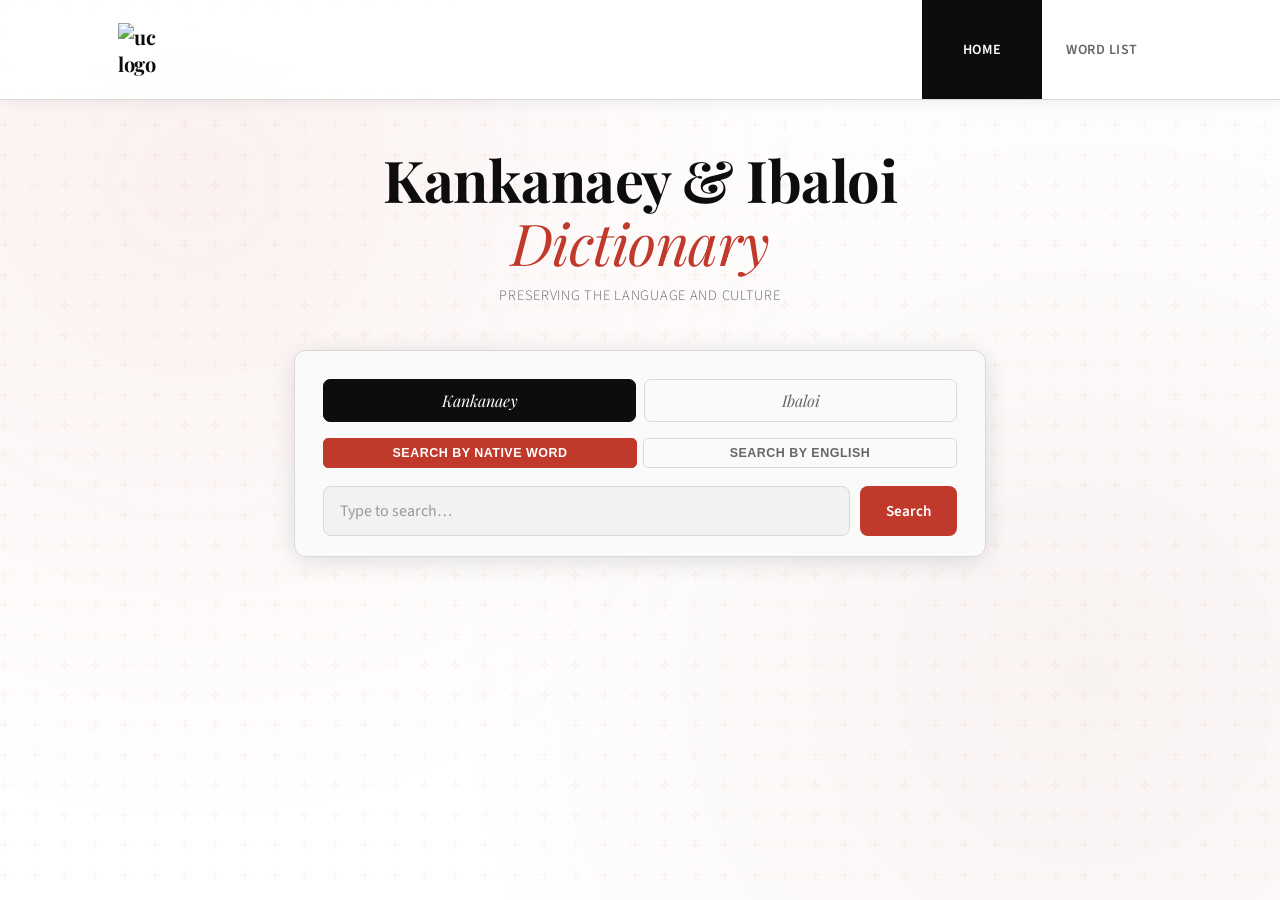
==== index.html @ 77b555f8 "Fix x button on modal" ====
<!DOCTYPE html>
<html lang="en">
<head>
<meta charset="UTF-8">
<meta name="viewport" content="width=device-width, initial-scale=1.0">
<title>Cordilleran Dictionary</title>
<link rel="preconnect" href="https://fonts.googleapis.com">
<link href="https://fonts.googleapis.com/css2?family=Playfair+Display:ital,wght@0,400;0,700;1,400&family=Source+Sans+3:wght@300;400;600&display=swap" rel="stylesheet">
<link rel="stylesheet" href="styles.css">
</head>
<body>

<div class="bg-pattern"></div>

<nav class="navbar">
  <div class="nav-inner">
    <a class="nav-brand" href="#" onclick="showPage('home');return false;">
      <img src="https://www.uc-bcf.edu.ph/assets/images/uc_logo_green_ext_h150.png" class="nav-brand-icon" alt="uc logo">
    </a>
    <button class="nav-hamburger" id="hamburger" aria-label="Menu">
      <span></span><span></span><span></span>
    </button>
    <ul class="nav-links" id="navLinks">
      <li><a href="#" class="nav-link active" data-page="home" onclick="showPage('home');return false;">Home</a></li>
      <li><a href="#" class="nav-link" data-page="words" onclick="showPage('words');return false;">Word List</a></li>
    </ul>
  </div>
</nav>

<div id="page-home" class="page active">
  <div class="container">
    <header class="site-header">
      <h1>Kankanaey & Ibaloi<br><em>Dictionary</em></h1>
      <p class="subtitle">Preserving the language and culture</p>
    </header>

    <div class="search-panel">
      <div class="lang-tabs">
        <button class="lang-tab active" data-lang="kankanaey">Kankanaey</button>
        <button class="lang-tab" data-lang="ibaloi">Ibaloi</button>
      </div>
      <div class="search-mode-tabs">
        <button class="mode-tab active" data-mode="native">Search by Native Word</button>
        <button class="mode-tab" data-mode="english">Search by English</button>
      </div>
      <div class="search-row">
        <input type="text" id="wordInput" placeholder="Type to search…" autocomplete="off">
        <button id="searchBtn">Search</button>
      </div>
      <div id="suggestions" class="suggestions hidden"></div>
    </div>

    <div id="result" class="result-area"></div>
  </div>
</div>

<div id="page-words" class="page">
  <div class="container container--wide">

    <header class="words-header">
      <h2 class="words-title">Word <span style="color: #c0392b;">List</span></h2>
      <p class="subtitle">Browse all entries by language</p>
    </header>

    <div class="words-controls">
      <div class="lang-tabs words-lang-tabs">
        <button class="lang-tab active" data-wlang="kankanaey">Kankanaey</button>
        <button class="lang-tab" data-wlang="ibaloi">Ibaloi</button>
      </div>
      <div class="words-filters">
        <input type="text" id="wordsFilter" placeholder="Search words…" autocomplete="off">
      </div>
    </div>

    <div class="alpha-scroll" id="alphaScroll"></div>

    <div class="words-stats" id="wordsStats"></div>

    <div class="words-table-wrap">
      <table class="words-table" id="wordsTable">
        <thead>
          <tr>
            <th class="col-word sortable" data-col="word">Word <span class="sort-icon">↕</span></th>
            <th class="col-english sortable" data-col="english">English <span class="sort-icon">↕</span></th>
            <th class="col-tagalog">Tagalog</th>
            <th class="col-pos sortable" data-col="part_of_speech">Part of Speech <span class="sort-icon">↕</span></th>
          </tr>
        </thead>
        <tbody id="wordsBody"></tbody>
      </table>
    </div>

    <div class="pagination" id="pagination"></div>

  </div>
</div>

<!-- Word detail modal -->
<div id="wordModal" class="modal-overlay">
  <div class="modal-card">
    <button class="modal-close" id="modalClose">x</button>
    <div id="modalContent"></div>
  </div>
</div>

<script src="script.js"></script>
</body>
</html>
---- styles.css ----
*, *::before, *::after { box-sizing: border-box; margin: 0; padding: 0; }
:root {
  --ink:        #0d0d0d;
  --paper:      #ffffff;
  --cream:      #f2f2f2;
  --gold:       #c0392b;
  --gold-light: #e74c3c;
  --rust:       #96281b;
  --sage:       #7f1010;
  --border:     #d9d9d9;
  --muted:      #666666;
  --card-bg:    #fafafa;
  --shadow:     rgba(0,0,0,0.12);
  --nav-h:      100px;
}
html { font-size: 16px; scroll-behavior: smooth; }
body {
  font-family: 'Source Sans 3', sans-serif;
  background: var(--paper);
  color: var(--ink);
  min-height: 100vh;
  overflow-x: hidden;
}
.bg-pattern {
  position: fixed;
  inset: 0;
  pointer-events: none;
  z-index: 0;
  background-image:
    radial-gradient(circle at 15% 20%, rgba(192,57,43,0.07) 0%, transparent 50%),
    radial-gradient(circle at 85% 75%, rgba(150,40,27,0.06) 0%, transparent 50%),
    url("data:image/svg+xml,%3Csvg width='60' height='60' viewBox='0 0 60 60' xmlns='http://www.w3.org/2000/svg'%3E%3Cg fill='none' fill-rule='evenodd'%3E%3Cg fill='%23c0392b' fill-opacity='0.04'%3E%3Cpath d='M36 34v-4h-2v4h-4v2h4v4h2v-4h4v-2h-4zm0-30V0h-2v4h-4v2h4v4h2V6h4V4h-4zM6 34v-4H4v4H0v2h4v4h2v-4h4v-2H6zM6 4V0H4v4H0v2h4v4h2V6h4V4H6z'/%3E%3C/g%3E%3C/g%3E%3C/svg%3E");
}
.navbar {
  position: fixed;
  top: 0; left: 0; right: 0;
  z-index: 100;
  height: var(--nav-h);
  background: rgba(255,255,255,0.92);
  backdrop-filter: blur(12px);
  -webkit-backdrop-filter: blur(12px);
  border-bottom: 1px solid var(--border);
  box-shadow: 0 2px 16px rgba(0,0,0,0.07);
}
.nav-inner {
  max-width: 1100px;
  margin: 0 auto;
  padding: 0 28px;
  height: 100%;
  display: flex;
  align-items: center;
  justify-content: space-between;
}
.nav-brand {
  display: flex;
  align-items: center;
  gap: 8px;
  text-decoration: none;
  font-family: 'Playfair Display', serif;
  font-size: 1.25rem;
  font-weight: 700;
  color: var(--ink);
  letter-spacing: -0.3px;
}
.nav-brand-icon { width: 60%;}
.nav-links {
  list-style: none;
  display: flex;
  gap: 0;
  height: 100%;
  align-items: stretch;
}
.nav-links li {
  display: flex;
  align-items: stretch;
}
.nav-link {
  display: flex;
  align-items: center;
  justify-content: center;
  width: 120px;
  padding: 0 18px;
  border-radius: 0;
  text-decoration: none;
  font-size: 0.88rem;
  font-weight: 600;
  letter-spacing: 0.04em;
  text-transform: uppercase;
  color: var(--muted);
  transition: color 0.2s, background 0.2s;
}
.nav-link:hover  { color: var(--ink);   background: var(--cream); }
.nav-link.active { color: var(--paper); background: var(--ink); }
.nav-hamburger {
  display: none;
  flex-direction: column;
  gap: 5px;
  background: none;
  border: none;
  cursor: pointer;
  padding: 4px;
}
.nav-hamburger span {
  display: block;
  width: 24px;
  height: 2px;
  background: var(--ink);
  border-radius: 2px;
  transition: all 0.3s;
}
/* hamburger → X */
.nav-hamburger.open span:nth-child(1) { transform: translateY(7px) rotate(45deg); }
.nav-hamburger.open span:nth-child(2) { opacity: 0; transform: scaleX(0); }
.nav-hamburger.open span:nth-child(3) { transform: translateY(-7px) rotate(-45deg); }

.page {
  display: none;
  padding-top: var(--nav-h);
  opacity: 0;
  transform: translateY(12px);
}
.page.active {
  display: block;
  opacity: 1;
  transform: translateY(0);
  transition: opacity 0.35s ease, transform 0.35s ease;
}
.page.is-entering {
  display: block;
  opacity: 0;
  transform: translateY(12px);
  transition: none;
}
.container {
  position: relative;
  z-index: 1;
  max-width: 740px;
  margin: 0 auto;
  padding: 48px 24px 80px;
}
.container--wide {
  max-width: 1100px;
  padding: 40px 28px 80px;
}
.site-header {
  text-align: center;
  margin-bottom: 44px;
}
.site-header h1 {
  font-family: 'Playfair Display', Georgia, serif;
  font-size: clamp(2.4rem, 6vw, 3.6rem);
  font-weight: 700;
  line-height: 1.1;
  color: var(--ink);
  letter-spacing: -0.5px;
}
.site-header h1 em {
  font-style: italic;
  color: var(--gold);
  font-weight: 400;
}
.subtitle {
  margin-top: 10px;
  font-size: 0.9rem;
  color: var(--muted);
  font-weight: 300;
  letter-spacing: 0.05em;
  text-transform: uppercase;
}
.search-panel {
  background: var(--card-bg);
  border: 1px solid var(--border);
  border-radius: 12px;
  padding: 28px 28px 20px;
  box-shadow: 0 4px 24px var(--shadow);
  margin-bottom: 32px;
}
.lang-tabs {
  display: flex;
  gap: 8px;
  margin-bottom: 16px;
}
.lang-tab {
  flex: 1;
  padding: 10px 0;
  font-family: 'Playfair Display', serif;
  font-size: 1rem;
  font-style: italic;
  background: transparent;
  border: 1.5px solid var(--border);
  border-radius: 7px;
  color: var(--muted);
  cursor: pointer;
  transition: all 0.2s;
}
.lang-tab:hover  { border-color: var(--gold); color: var(--gold); }
.lang-tab.active { background: var(--ink); border-color: var(--ink); color: var(--paper); }
.search-mode-tabs {
  display: flex;
  gap: 6px;
  margin-bottom: 18px;
}
.mode-tab {
  flex: 1;
  padding: 7px 10px;
  font-size: 0.78rem;
  font-weight: 600;
  letter-spacing: 0.04em;
  text-transform: uppercase;
  background: transparent;
  border: 1px solid var(--border);
  border-radius: 5px;
  color: var(--muted);
  cursor: pointer;
  transition: all 0.2s;
}
.mode-tab:hover  { border-color: var(--gold-light); color: var(--gold); }
.mode-tab.active { background: var(--gold); border-color: var(--gold); color: #fff; }
.search-row { display: flex; gap: 10px; position: relative; }
#wordInput {
  flex: 1;
  padding: 13px 16px;
  font-family: 'Source Sans 3', sans-serif;
  font-size: 1rem;
  background: var(--cream);
  border: 1.5px solid var(--border);
  border-radius: 8px;
  color: var(--ink);
  outline: none;
  transition: border-color 0.2s, box-shadow 0.2s;
}
#wordInput:focus { border-color: var(--gold); box-shadow: 0 0 0 3px rgba(192,57,43,0.12); }
#wordInput::placeholder { color: #999999; }
#searchBtn {
  padding: 13px 26px;
  background: var(--gold);
  border: none;
  border-radius: 8px;
  color: #fff;
  font-family: 'Source Sans 3', sans-serif;
  font-size: 0.95rem;
  font-weight: 600;
  cursor: pointer;
  transition: background 0.2s, transform 0.1s;
  white-space: nowrap;
}
#searchBtn:hover  { background: var(--gold-light); }
#searchBtn:active { transform: scale(0.97); }
.suggestions {
  margin-top: 6px;
  background: var(--card-bg);
  border: 1px solid var(--border);
  border-radius: 8px;
  overflow: hidden;
  box-shadow: 0 6px 20px var(--shadow);
}
.suggestions.hidden { display: none; }
.suggestion-item {
  padding: 10px 16px;
  cursor: pointer;
  font-size: 0.95rem;
  border-bottom: 1px solid var(--cream);
  display: flex;
  justify-content: space-between;
  align-items: center;
  transition: background 0.15s;
}
.suggestion-item:last-child { border-bottom: none; }
.suggestion-item:hover { background: var(--cream); }
.suggestion-item .sug-word    { font-weight: 600; color: var(--ink); }
.suggestion-item .sug-english { font-size: 0.82rem; color: var(--muted); font-style: italic; }
.result-area { animation: fadeIn 0.3s ease; }
@keyframes fadeIn { from { opacity:0; transform:translateY(8px); } to { opacity:1; transform:translateY(0); } }
.result-count {
  font-size: 0.8rem;
  color: var(--muted);
  letter-spacing: 0.05em;
  text-transform: uppercase;
  margin-bottom: 14px;
  padding-left: 2px;
}
.result-count span { color: var(--gold); font-weight: 600; }
.result-card {
  background: var(--card-bg);
  border: 1px solid var(--border);
  border-radius: 10px;
  padding: 22px 26px;
  margin-bottom: 12px;
  box-shadow: 0 2px 12px var(--shadow);
  transition: box-shadow 0.2s;
  position: relative;
  overflow: hidden;
}
.result-card::before {
  content: '';
  position: absolute;
  left: 0; top: 0; bottom: 0;
  width: 4px;
  background: var(--gold);
  border-radius: 4px 0 0 4px;
}
.result-card:hover { box-shadow: 0 4px 20px rgba(0,0,0,0.16); }
.result-card.ibaloi-card::before    { background: var(--rust); }
.result-card.kankanaey-card::before { background: var(--sage); }
.card-word {
  font-family: 'Playfair Display', serif;
  font-size: 1.55rem;
  font-weight: 700;
  color: var(--ink);
  margin-bottom: 4px;
}
.card-pos {
  display: inline-block;
  font-size: 0.72rem;
  font-weight: 600;
  letter-spacing: 0.08em;
  text-transform: uppercase;
  color: var(--gold);
  background: rgba(192,57,43,0.1);
  border-radius: 4px;
  padding: 2px 8px;
  margin-bottom: 14px;
}
.card-pos.rust { color: var(--rust); background: rgba(150,40,27,0.08); }
.card-pos.sage { color: var(--sage); background: rgba(127,16,16,0.08); }
.card-fields { display: flex; flex-direction: column; gap: 7px; }
.card-field {
  font-size: 0.95rem;
  color: var(--ink);
  display: flex;
  gap: 8px;
  align-items: baseline;
}
.field-label {
  font-size: 0.75rem;
  font-weight: 600;
  letter-spacing: 0.06em;
  text-transform: uppercase;
  color: var(--muted);
  min-width: 72px;
  flex-shrink: 0;
}
.cross-refs {
  margin-top: 14px;
  padding-top: 14px;
  border-top: 1px dashed var(--border);
}
.cross-refs-title {
  font-size: 0.72rem;
  font-weight: 600;
  letter-spacing: 0.08em;
  text-transform: uppercase;
  color: var(--muted);
  margin-bottom: 10px;
}
.cross-card {
  background: var(--cream);
  border-radius: 7px;
  padding: 10px 14px;
  margin-bottom: 8px;
  display: flex;
  flex-wrap: wrap;
  gap: 6px 18px;
  align-items: baseline;
}
.cross-card:last-child { margin-bottom: 0; }
.cross-lang {
  font-size: 0.7rem;
  font-weight: 700;
  letter-spacing: 0.1em;
  text-transform: uppercase;
  padding: 1px 6px;
  border-radius: 3px;
  background: var(--ink);
  color: var(--paper);
}
.cross-word   { font-family: 'Playfair Display', serif; font-size: 1.05rem; font-weight: 700; color: var(--ink); }
.cross-detail { font-size: 0.83rem; color: var(--muted); font-style: italic; }
.no-result { text-align: center; padding: 48px 24px; color: var(--muted); }
.no-result .nr-icon { font-size: 2.4rem; margin-bottom: 12px; opacity: 0.4; }
.no-result p { font-size: 1rem; }
mark { background: rgba(192,57,43,0.15); color: var(--ink); border-radius: 2px; padding: 0 1px; }
.words-header { margin-bottom: 28px; }
.words-title {
  font-family: 'Playfair Display', serif;
  font-size: clamp(2rem, 5vw, 3rem);
  font-weight: 700;
  color: var(--ink);
  line-height: 1.1;
}
.words-controls {
  display: flex;
  align-items: flex-start;
  gap: 16px;
  margin-bottom: 14px;
  flex-wrap: wrap;
}
.words-lang-tabs { margin-bottom: 0; flex-shrink: 0; }
.words-lang-tabs .lang-tab { padding: 9px 24px; font-size: 0.95rem; }
.words-filters { flex: 1; min-width: 200px; }
#wordsFilter {
  width: 100%;
  padding: 10px 16px;
  font-family: 'Source Sans 3', sans-serif;
  font-size: 0.95rem;
  background: var(--cream);
  border: 1.5px solid var(--border);
  border-radius: 8px;
  color: var(--ink);
  outline: none;
  transition: border-color 0.2s, box-shadow 0.2s;
}
#wordsFilter:focus { border-color: var(--gold); box-shadow: 0 0 0 3px rgba(192,57,43,0.12); }
#wordsFilter::placeholder { color: #999999; }
.alpha-scroll {
  display: flex;
  flex-wrap: wrap;
  gap: 4px;
  margin-bottom: 16px;
}
.alpha-btn {
  width: 32px;
  height: 32px;
  display: flex;
  align-items: center;
  justify-content: center;
  font-size: 0.8rem;
  font-weight: 700;
  letter-spacing: 0.02em;
  background: var(--card-bg);
  border: 1px solid var(--border);
  border-radius: 5px;
  color: var(--muted);
  cursor: pointer;
  transition: all 0.15s;
  text-transform: uppercase;
}
.alpha-btn:hover  { background: var(--gold); border-color: var(--gold); color: #fff; }
.alpha-btn.active { background: var(--ink);  border-color: var(--ink);  color: var(--paper); }
.alpha-btn.disabled { opacity: 0.3; cursor: default; pointer-events: none; }
.words-stats {
  font-size: 0.8rem;
  color: var(--muted);
  letter-spacing: 0.04em;
  text-transform: uppercase;
  margin-bottom: 12px;
}
.words-stats strong { color: var(--gold); }
.words-table-wrap {
  background: var(--card-bg);
  border: 1px solid var(--border);
  border-radius: 10px;
  overflow: hidden;
  box-shadow: 0 4px 20px var(--shadow);
  overflow-x: auto;
}
.words-table {
  width: 100%;
  border-collapse: collapse;
  font-size: 0.9rem;
}
.words-table thead { background: var(--ink); color: var(--paper); }
.words-table th {
  padding: 14px 18px;
  text-align: left;
  font-size: 0.72rem;
  font-weight: 700;
  letter-spacing: 0.1em;
  text-transform: uppercase;
  white-space: nowrap;
}
.words-table th.sortable { cursor: pointer; user-select: none; }
.words-table th.sortable:hover { color: var(--gold-light); }
.sort-icon { opacity: 0.4; font-size: 0.7rem; margin-left: 4px; }
th.sort-asc  .sort-icon,
th.sort-desc .sort-icon { opacity: 1; color: var(--gold-light); }
th.sort-asc  .sort-icon::after { content: '↑'; }
th.sort-desc .sort-icon::after { content: '↓'; }
th.sort-asc  .sort-icon,
th.sort-desc .sort-icon { font-size: 0; }
th.sort-asc  .sort-icon::after,
th.sort-desc .sort-icon::after { font-size: 0.75rem; }
.words-table td {
  padding: 12px 18px;
  border-bottom: 1px solid var(--cream);
  vertical-align: middle;
}
.words-table tbody tr:last-child td { border-bottom: none; }
.words-table tbody tr {
  cursor: pointer;
  transition: background 0.12s;
}
.words-table tbody tr:hover { background: rgba(192,57,43,0.06); }
.td-word    { font-family: 'Playfair Display', serif; font-size: 1rem; font-weight: 700; color: var(--ink); }
.td-english { color: var(--ink); }
.td-tagalog { color: var(--muted); font-style: italic; }
.td-pos {
  display: inline-block;
  font-size: 0.68rem;
  font-weight: 700;
  letter-spacing: 0.08em;
  text-transform: uppercase;
  padding: 2px 7px;
  border-radius: 4px;
}
.pos-noun      { background: rgba(192,57,43,0.1); color: var(--gold); }
.pos-verb      { background: rgba(127,16,16,0.1); color: var(--sage); }
.pos-adjective { background: rgba(150,40,27,0.1); color: var(--rust); }
.pos-adverb    { background: rgba(13,13,13,0.07); color: var(--muted); }
.pos-other     { background: var(--cream);         color: var(--muted); }
.pagination {
  display: flex;
  align-items: center;
  justify-content: center;
  gap: 6px;
  margin-top: 24px;
  flex-wrap: wrap;
}
.pg-btn {
  min-width: 36px;
  height: 36px;
  padding: 0 10px;
  display: flex;
  align-items: center;
  justify-content: center;
  font-size: 0.85rem;
  font-weight: 600;
  background: var(--card-bg);
  border: 1px solid var(--border);
  border-radius: 6px;
  color: var(--muted);
  cursor: pointer;
  transition: all 0.15s;
}
.pg-btn:hover  { background: var(--gold); border-color: var(--gold); color: #fff; }
.pg-btn.active { background: var(--ink);  border-color: var(--ink);  color: var(--paper); cursor: default; }
.pg-btn:disabled { opacity: 0.3; cursor: default; pointer-events: none; }
.pg-ellipsis { color: var(--muted); font-size: 0.85rem; padding: 0 4px; }
.pg-info {
  font-size: 0.78rem;
  color: var(--muted);
  letter-spacing: 0.04em;
  text-transform: uppercase;
  margin-left: 8px;
}

/* ── Word Modal ── */
.modal-overlay {
  position: fixed;
  inset: 0;
  z-index: 200;
  background: rgba(0,0,0,0.5);
  backdrop-filter: blur(4px);
  -webkit-backdrop-filter: blur(4px);
  display: flex;
  align-items: center;
  justify-content: center;
  padding: 24px;
  opacity: 0;
  pointer-events: none;
  transition: opacity 0.3s ease;
}
.modal-overlay.open {
  opacity: 1;
  pointer-events: all;
}
.modal-card {
  background: var(--card-bg);
  border: 1px solid var(--border);
  border-radius: 14px;
  padding: 36px 32px 28px;
  max-width: 560px;
  width: 100%;
  max-height: 80vh;
  overflow-y: auto;
  position: relative;
  box-shadow: 0 24px 64px rgba(0,0,0,0.28);
  transform: translateY(24px) scale(0.97);
  transition: transform 0.3s ease;
}
.modal-overlay.open .modal-card {
  transform: translateY(0) scale(1);
}
.modal-close {
  position: absolute;
  top: 14px;
  right: 14px;
  background: var(--cream);
  border: 1px solid var(--border);
  border-radius: 6px;
  width: 14px;
  height: 14px;
  display: flex;
  align-items: center;
  justify-content: center;
  font-size: 0.8rem;
  color: var(--muted);
  cursor: pointer;
  transition: background 0.2s, color 0.2s;
  line-height: 1;
}
.modal-close:hover {
  background: var(--ink);
  color: var(--paper);
}
/* strip card chrome inside modal — modal provides its own container */
.modal-card .result-card {
  margin-bottom: 0;
  box-shadow: none;
  border: none;
  padding: 0;
  border-radius: 0;
}
.modal-card .result-card::before { display: none; }

/* ── Mobile ── */
@media (max-width: 600px) {
  .nav-links {
    display: none;
    flex-direction: column;
    position: absolute;
    top: var(--nav-h);
    left: 0;
    right: 0;
    background: var(--paper);
    border-bottom: 1px solid var(--border);
    box-shadow: 0 6px 20px var(--shadow);
    gap: 0;
    padding: 0;
  }
  .nav-links.open { display: flex; }
  .nav-links li {
    display: flex;
    width: 100%;
  }
  .nav-link {
    width: 100%;
    min-width: 0;
    height: var(--nav-h);
    padding: 0 28px;
    justify-content: flex-start;
    border-bottom: 1px solid var(--border);
    box-sizing: border-box;
  }
  .nav-link:last-child { border-bottom: none; }
  .nav-link:not(.active) { background: var(--paper); color: var(--muted); }
  .nav-link:hover        { background: var(--cream);  color: var(--ink); }
  .nav-link.active       { background: var(--ink);    color: var(--paper); }

  .nav-hamburger { display: flex; }
  .search-panel  { padding: 20px 16px 16px; }
  .container     { padding: 32px 16px 60px; }
  .container--wide { padding: 24px 14px 60px; }
  #searchBtn     { padding: 13px 16px; }
  .result-card   { padding: 18px; }
  .words-controls { flex-direction: column; }
  .words-lang-tabs { width: 100%; }
  .words-lang-tabs .lang-tab { flex: 1; }
  .words-table th, .words-table td { padding: 10px 12px; }

  .modal-card {
    padding: 28px 20px 20px;
    max-height: 88vh;
  }
}
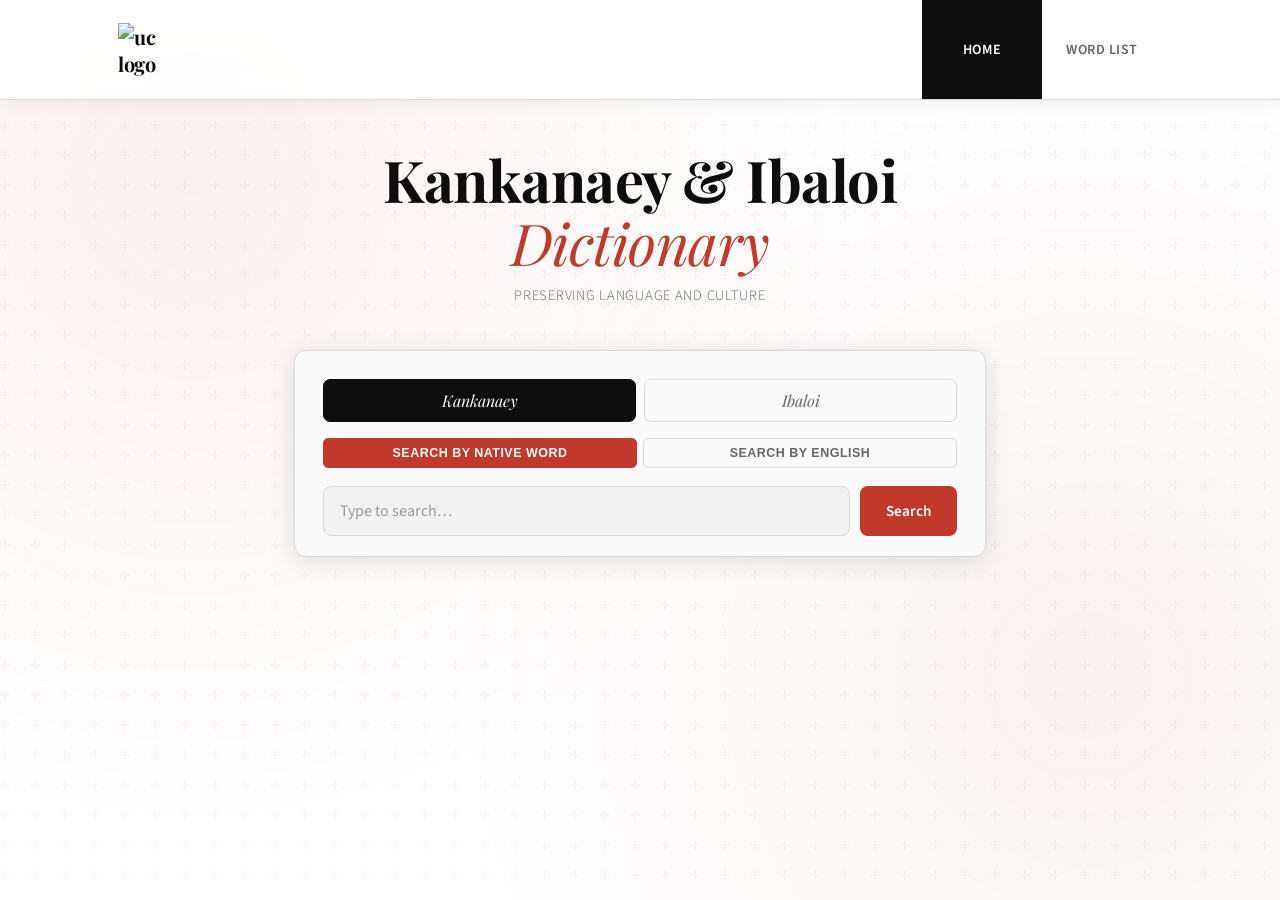
==== commit f3d84817: "Shorten tagline" ====
--- a/index.html
+++ b/index.html
@@ -31,7 +31,7 @@
   <div class="container">
     <header class="site-header">
       <h1>Kankanaey & Ibaloi<br><em>Dictionary</em></h1>
-      <p class="subtitle">Preserving the language and culture</p>
+      <p class="subtitle">Preserving language and culture</p>
     </header>
 
     <div class="search-panel">
--- a/styles.css
+++ b/styles.css
@@ -1,4 +1,10 @@
-*, *::before, *::after { box-sizing: border-box; margin: 0; padding: 0; }
+*, *::before, *::after {
+  box-sizing: border-box;
+  margin: 0;
+  padding: 0;
+  -webkit-tap-highlight-color: transparent;
+  tap-highlight-color: transparent;
+}
 :root {
   --ink:        #0d0d0d;
   --paper:      #ffffff;
@@ -41,6 +47,10 @@
   -webkit-backdrop-filter: blur(12px);
   border-bottom: 1px solid var(--border);
   box-shadow: 0 2px 16px rgba(0,0,0,0.07);
+  transition: box-shadow 0.3s ease;
+}
+.navbar.menu-open {
+  box-shadow: 0 8px 32px rgba(0,0,0,0.18);
 }
 .nav-inner {
   max-width: 1100px;
@@ -62,7 +72,7 @@
   color: var(--ink);
   letter-spacing: -0.3px;
 }
-.nav-brand-icon { width: 60%;}
+.nav-brand-icon { width: 60%; }
 .nav-links {
   list-style: none;
   display: flex;
@@ -108,11 +118,9 @@
   border-radius: 2px;
   transition: all 0.3s;
 }
-/* hamburger → X */
 .nav-hamburger.open span:nth-child(1) { transform: translateY(7px) rotate(45deg); }
 .nav-hamburger.open span:nth-child(2) { opacity: 0; transform: scaleX(0); }
 .nav-hamburger.open span:nth-child(3) { transform: translateY(-7px) rotate(-45deg); }
-
 .page {
   display: none;
   padding-top: var(--nav-h);
@@ -453,6 +461,7 @@
   overflow: hidden;
   box-shadow: 0 4px 20px var(--shadow);
   overflow-x: auto;
+  border-bottom: 3px solid var(--gold);
 }
 .words-table {
   width: 100%;
@@ -543,7 +552,6 @@
   text-transform: uppercase;
   margin-left: 8px;
 }
-
 /* ── Word Modal ── */
 .modal-overlay {
   position: fixed;
@@ -603,7 +611,6 @@
   background: var(--ink);
   color: var(--paper);
 }
-/* strip card chrome inside modal — modal provides its own container */
 .modal-card .result-card {
   margin-bottom: 0;
   box-shadow: none;
@@ -612,11 +619,13 @@
   border-radius: 0;
 }
 .modal-card .result-card::before { display: none; }
-
 /* ── Mobile ── */
 @media (max-width: 600px) {
+  .nav-hamburger {
+    display: flex;
+  }
+  
   .nav-links {
-    display: none;
     flex-direction: column;
     position: absolute;
     top: var(--nav-h);
@@ -624,42 +633,51 @@
     right: 0;
     background: var(--paper);
     border-bottom: 1px solid var(--border);
-    box-shadow: 0 6px 20px var(--shadow);
-    gap: 0;
-    padding: 0;
-  }
-  .nav-links.open { display: flex; }
-  .nav-links li {
-    display: flex;
-    width: 100%;
-  }
+
+    max-height: 0;
+    overflow: hidden;
+    opacity: 0;
+    transform: translateY(-8px);
+
+    transition: max-height 0.35s ease, opacity 0.3s ease, transform 0.3s ease;
+    pointer-events: none;
+  }
+
+  .nav-links.open {
+    max-height: calc(100vh - var(--nav-h));
+    opacity: 1;
+    transform: translateY(0);
+    pointer-events: all;
+  }
+
   .nav-link {
     width: 100%;
+    padding: 16px 28px;
+    height: auto;
+    border-bottom: 1px solid var(--border);
+  }
+
+  .search-panel {
+    padding: 16px 12px 14px;
+  }
+
+  .lang-tab {
+    font-size: 0.9rem;
+    padding: 9px 0;
+  }
+
+  .mode-tab {
+    font-size: 0.72rem;
+    padding: 6px 6px;
+  }
+
+  #searchBtn {
+    padding: 13px 14px;
+    font-size: 0.88rem;
+    flex-shrink: 0;
+  }
+
+  #wordInput {
     min-width: 0;
-    height: var(--nav-h);
-    padding: 0 28px;
-    justify-content: flex-start;
-    border-bottom: 1px solid var(--border);
-    box-sizing: border-box;
-  }
-  .nav-link:last-child { border-bottom: none; }
-  .nav-link:not(.active) { background: var(--paper); color: var(--muted); }
-  .nav-link:hover        { background: var(--cream);  color: var(--ink); }
-  .nav-link.active       { background: var(--ink);    color: var(--paper); }
-
-  .nav-hamburger { display: flex; }
-  .search-panel  { padding: 20px 16px 16px; }
-  .container     { padding: 32px 16px 60px; }
-  .container--wide { padding: 24px 14px 60px; }
-  #searchBtn     { padding: 13px 16px; }
-  .result-card   { padding: 18px; }
-  .words-controls { flex-direction: column; }
-  .words-lang-tabs { width: 100%; }
-  .words-lang-tabs .lang-tab { flex: 1; }
-  .words-table th, .words-table td { padding: 10px 12px; }
-
-  .modal-card {
-    padding: 28px 20px 20px;
-    max-height: 88vh;
   }
 }
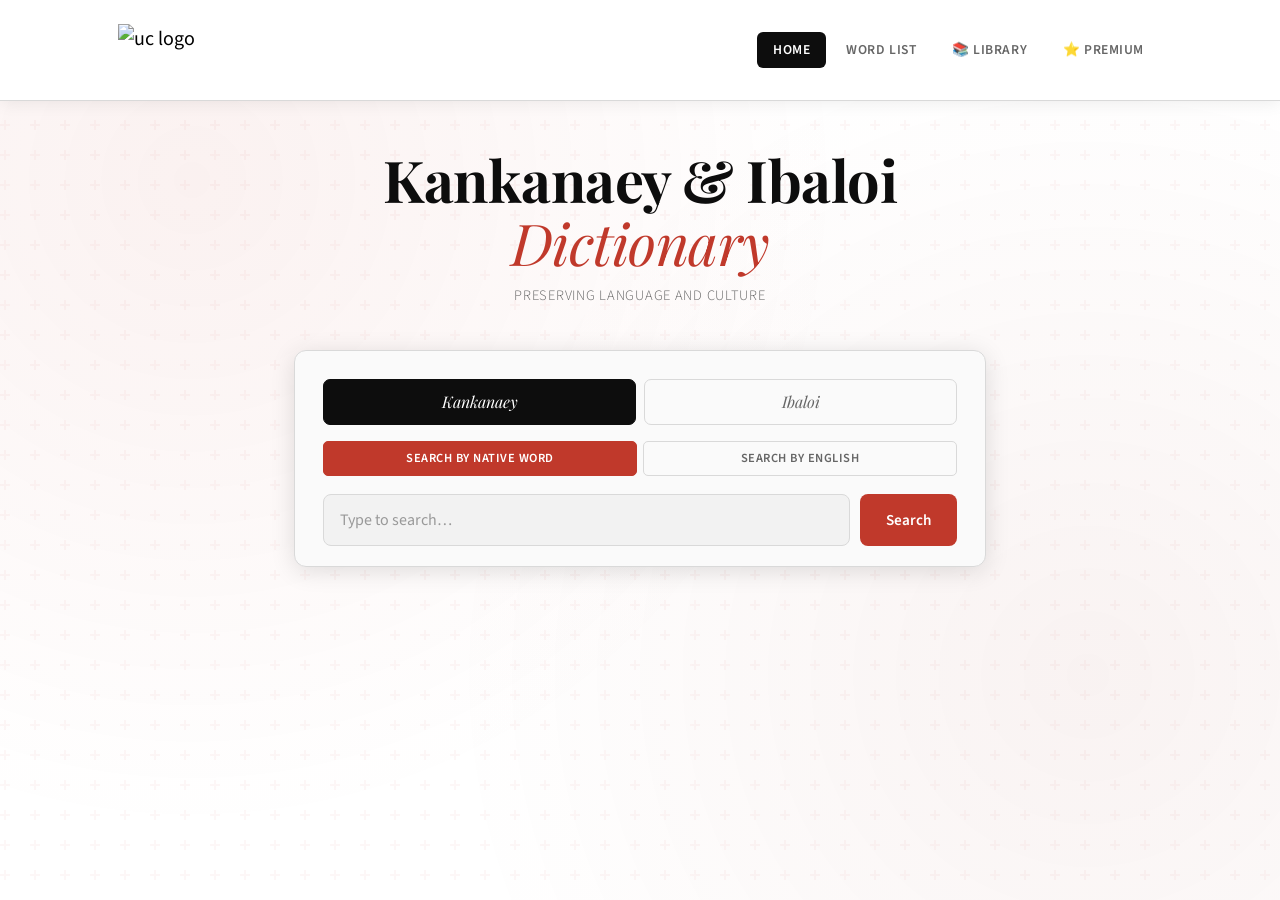
==== commit 51ab7390: "Add new premium features and use bootstrap navbar" ====
--- a/index.html
+++ b/index.html
@@ -6,31 +6,37 @@
 <title>Cordilleran Dictionary</title>
 <link rel="preconnect" href="https://fonts.googleapis.com">
 <link href="https://fonts.googleapis.com/css2?family=Playfair+Display:ital,wght@0,400;0,700;1,400&family=Source+Sans+3:wght@300;400;600&display=swap" rel="stylesheet">
+<link rel="stylesheet" href="https://cdn.jsdelivr.net/npm/bootstrap@5.3.3/dist/css/bootstrap.min.css">
 <link rel="stylesheet" href="styles.css">
 </head>
 <body>
 
 <div class="bg-pattern"></div>
 
-<nav class="navbar">
-  <div class="nav-inner">
-    <a class="nav-brand" href="#" onclick="showPage('home');return false;">
-      <img src="https://www.uc-bcf.edu.ph/assets/images/uc_logo_green_ext_h150.png" class="nav-brand-icon" alt="uc logo">
+<nav class="navbar navbar-expand-lg navbar-light cd-navbar">
+  <div class="container-fluid cd-nav-inner">
+    <a class="navbar-brand cd-brand" href="#" onclick="showPage('home');return false;">
+      <img src="https://www.uc-bcf.edu.ph/assets/images/uc_logo_green_ext_h150.png" class="cd-brand-icon" alt="uc logo">
     </a>
-    <button class="nav-hamburger" id="hamburger" aria-label="Menu">
-      <span></span><span></span><span></span>
+    <button class="navbar-toggler cd-toggler" type="button" data-bs-toggle="collapse" data-bs-target="#bsNavLinks" aria-controls="bsNavLinks" aria-expanded="false" aria-label="Toggle navigation">
+      <span class="navbar-toggler-icon"></span>
     </button>
-    <ul class="nav-links" id="navLinks">
-      <li><a href="#" class="nav-link active" data-page="home" onclick="showPage('home');return false;">Home</a></li>
-      <li><a href="#" class="nav-link" data-page="words" onclick="showPage('words');return false;">Word List</a></li>
-    </ul>
+    <div class="collapse navbar-collapse" id="bsNavLinks">
+      <ul class="navbar-nav ms-auto" id="navLinks">
+        <li class="nav-item"><a href="#" class="nav-link active" data-page="home" onclick="showPage('home');return false;">Home</a></li>
+        <li class="nav-item"><a href="#" class="nav-link" data-page="words" onclick="showPage('words');return false;">Word List</a></li>
+        <li class="nav-item"><a href="#" class="nav-link" data-page="library" onclick="showPage('library');return false;">&#128218; Library</a></li>
+        <li class="nav-item"><a href="#" class="nav-link nav-link--premium" data-page="premium" onclick="showPage('premium');return false;">&#9733; Premium</a></li>
+      </ul>
+    </div>
   </div>
 </nav>
 
+<!-- Home Page -->
 <div id="page-home" class="page active">
   <div class="container">
     <header class="site-header">
-      <h1>Kankanaey & Ibaloi<br><em>Dictionary</em></h1>
+      <h1>Kankanaey &amp; Ibaloi<br><em>Dictionary</em></h1>
       <p class="subtitle">Preserving language and culture</p>
     </header>
 
@@ -44,7 +50,7 @@
         <button class="mode-tab" data-mode="english">Search by English</button>
       </div>
       <div class="search-row">
-        <input type="text" id="wordInput" placeholder="Type to search…" autocomplete="off">
+        <input type="text" id="wordInput" placeholder="Type to search&hellip;" autocomplete="off">
         <button id="searchBtn">Search</button>
       </div>
       <div id="suggestions" class="suggestions hidden"></div>
@@ -54,44 +60,150 @@
   </div>
 </div>
 
+<!-- Word List Page -->
 <div id="page-words" class="page">
   <div class="container container--wide">
-
     <header class="words-header">
       <h2 class="words-title">Word <span style="color: #c0392b;">List</span></h2>
       <p class="subtitle">Browse all entries by language</p>
     </header>
-
     <div class="words-controls">
       <div class="lang-tabs words-lang-tabs">
         <button class="lang-tab active" data-wlang="kankanaey">Kankanaey</button>
         <button class="lang-tab" data-wlang="ibaloi">Ibaloi</button>
       </div>
       <div class="words-filters">
-        <input type="text" id="wordsFilter" placeholder="Search words…" autocomplete="off">
-      </div>
-    </div>
-
+        <input type="text" id="wordsFilter" placeholder="Search words&hellip;" autocomplete="off">
+      </div>
+    </div>
     <div class="alpha-scroll" id="alphaScroll"></div>
-
     <div class="words-stats" id="wordsStats"></div>
-
     <div class="words-table-wrap">
       <table class="words-table" id="wordsTable">
         <thead>
           <tr>
-            <th class="col-word sortable" data-col="word">Word <span class="sort-icon">↕</span></th>
-            <th class="col-english sortable" data-col="english">English <span class="sort-icon">↕</span></th>
+            <th class="col-word sortable" data-col="word">Word <span class="sort-icon">&#8597;</span></th>
+            <th class="col-english sortable" data-col="english">English <span class="sort-icon">&#8597;</span></th>
             <th class="col-tagalog">Tagalog</th>
-            <th class="col-pos sortable" data-col="part_of_speech">Part of Speech <span class="sort-icon">↕</span></th>
+            <th class="col-pos sortable" data-col="part_of_speech">Part of Speech <span class="sort-icon">&#8597;</span></th>
           </tr>
         </thead>
         <tbody id="wordsBody"></tbody>
       </table>
     </div>
-
     <div class="pagination" id="pagination"></div>
-
+  </div>
+</div>
+
+
+<!-- Library Page -->
+<div id="page-library" class="page">
+  <div class="container">
+    <header class="site-header">
+      <h1>My <em>Library</em></h1>
+      <p class="subtitle">Your word history &amp; saved words</p>
+    </header>
+
+    <!-- Premium gate banner (shown when not unlocked) -->
+    <div class="library-gate hidden" id="libraryGate">
+      <div class="gate-icon" style="font-size:2rem;margin-bottom:8px;">&#9733;</div>
+      <p>Word History and Saved Words are <strong>premium features</strong>.</p>
+      <button class="btn-gate-unlock" style="margin-top:12px;" onclick="showPage('premium')">Unlock for &#8369;99</button>
+    </div>
+
+    <!-- Library content (shown when unlocked) -->
+    <div class="library-content hidden" id="libraryContent">
+
+      <!-- Tabs -->
+      <div class="lib-tabs" id="libTabs">
+        <button class="lib-tab active" data-libtab="history">&#128338; History</button>
+        <button class="lib-tab" data-libtab="saved">&#9733; Saved Words</button>
+      </div>
+
+      <!-- History panel -->
+      <div class="lib-panel active" id="libPanel-history">
+        <div class="lib-toolbar">
+          <span class="lib-count" id="historyCount"></span>
+          <button class="lib-clear-btn" id="clearHistoryBtn">Clear all</button>
+        </div>
+        <div class="lib-list" id="historyList"></div>
+      </div>
+
+      <!-- Saved panel -->
+      <div class="lib-panel" id="libPanel-saved">
+        <div class="lib-toolbar">
+          <span class="lib-count" id="savedCount"></span>
+          <button class="lib-clear-btn" id="clearSavedBtn">Clear all</button>
+        </div>
+        <div class="lib-list" id="savedList"></div>
+      </div>
+
+    </div>
+  </div>
+</div>
+
+<!-- Premium Page -->
+<div id="page-premium" class="page">
+  <div class="container">
+    <header class="site-header">
+      <h1>Unlock <em>Premium</em></h1>
+      <p class="subtitle">One-time unlock &middot; No subscription</p>
+    </header>
+
+    <div class="offline-ready-banner hidden" id="offlineReadyBanner">
+      <span>&#128266;</span> Offline dictionary cached &mdash; you can now use the dictionary without internet!
+    </div>
+
+    <div class="premium-status hidden" id="premiumStatus">
+      <span class="premium-status-icon">&#10003;</span>
+      <span>Premium unlocked &mdash; thank you for your support!</span>
+    </div>
+
+    <div class="pricing-card" id="pricingCard">
+      <div class="pricing-header">
+        <div class="pricing-price">&#8369;99</div>
+        <div class="pricing-label">One-time unlock</div>
+      </div>
+      <ul class="pricing-features">
+        <li class="pricing-feature free">
+          <span class="pf-icon pf-free">&#10003;</span>
+          <span><strong>Basic dictionary search</strong> &mdash; always free</span>
+        </li>
+        <li class="pricing-feature free">
+          <span class="pf-icon pf-free">&#10003;</span>
+          <span><strong>Word list browsing</strong> &mdash; always free</span>
+        </li>
+        <li class="pricing-feature premium">
+          <span class="pf-icon pf-star">&#9733;</span>
+          <span><strong>Audio pronunciation</strong> &mdash; hear every word spoken</span>
+        </li>
+        <li class="pricing-feature premium">
+          <span class="pf-icon pf-star">&#9733;</span>
+          <span><strong>Word history</strong> &mdash; track recently looked-up words</span>
+        </li>
+        <li class="pricing-feature premium">
+          <span class="pf-icon pf-star">&#9733;</span>
+          <span><strong>Saved words</strong> &mdash; build your personal vocabulary list</span>
+        </li>
+        <li class="pricing-feature premium">
+          <span class="pf-icon pf-star">&#9733;</span>
+          <span><strong>Offline dictionary</strong> &mdash; use without internet</span>
+        </li>
+      </ul>
+      <a href="https://forms.google.com/REPLACE_WITH_YOUR_FORM_ID" target="_blank" rel="noopener" class="btn-pay">
+        Pay &#8369;99 &rarr; Get Code
+      </a>
+      <p class="pricing-note">After payment you will receive a code. Enter it below to unlock all premium features.</p>
+    </div>
+
+    <div class="redeem-box" id="redeemBox">
+      <p class="redeem-label">Already have a code?</p>
+      <div class="redeem-row">
+        <input type="text" id="redeemInput" placeholder="Enter your unlock code" autocomplete="off" spellcheck="false">
+        <button id="redeemBtn">Unlock</button>
+      </div>
+      <p class="redeem-error hidden" id="redeemError">Invalid code. Please check and try again.</p>
+    </div>
   </div>
 </div>
 
@@ -103,6 +215,26 @@
   </div>
 </div>
 
+<!-- Premium gate modal -->
+<div id="premiumModal" class="modal-overlay">
+  <div class="modal-card modal-card--gate">
+    <button class="modal-close" id="premiumModalClose">x</button>
+    <div class="gate-icon">&#9733;</div>
+    <h3 class="gate-title">Premium Feature</h3>
+    <p class="gate-body" id="gateBody">This feature is available to premium users.</p>
+    <div class="gate-actions">
+      <button class="btn-gate-unlock" onclick="showPage('premium');closePremiumModal()">Unlock for &#8369;99</button>
+      <button class="btn-gate-cancel" onclick="closePremiumModal()">Maybe later</button>
+    </div>
+  </div>
+</div>
+
+<!-- Offline toast -->
+<div id="offlineToast" class="offline-toast hidden">
+  <span>&#128266;</span> You are offline &mdash; using cached dictionary
+</div>
+
+<script src="https://cdn.jsdelivr.net/npm/bootstrap@5.3.3/dist/js/bootstrap.bundle.min.js"></script>
 <script src="script.js"></script>
 </body>
-</html>+</html>
--- a/styles.css
+++ b/styles.css
@@ -37,90 +37,77 @@
     radial-gradient(circle at 85% 75%, rgba(150,40,27,0.06) 0%, transparent 50%),
     url("data:image/svg+xml,%3Csvg width='60' height='60' viewBox='0 0 60 60' xmlns='http://www.w3.org/2000/svg'%3E%3Cg fill='none' fill-rule='evenodd'%3E%3Cg fill='%23c0392b' fill-opacity='0.04'%3E%3Cpath d='M36 34v-4h-2v4h-4v2h4v4h2v-4h4v-2h-4zm0-30V0h-2v4h-4v2h4v4h2V6h4V4h-4zM6 34v-4H4v4H0v2h4v4h2v-4h4v-2H6zM6 4V0H4v4H0v2h4v4h2V6h4V4H6z'/%3E%3C/g%3E%3C/g%3E%3C/svg%3E");
 }
-.navbar {
+/* ── Bootstrap Navbar Overrides ── */
+.cd-navbar {
   position: fixed;
   top: 0; left: 0; right: 0;
   z-index: 100;
-  height: var(--nav-h);
-  background: rgba(255,255,255,0.92);
+  min-height: var(--nav-h);
+  background: rgba(255,255,255,0.96) !important;
   backdrop-filter: blur(12px);
   -webkit-backdrop-filter: blur(12px);
   border-bottom: 1px solid var(--border);
   box-shadow: 0 2px 16px rgba(0,0,0,0.07);
-  transition: box-shadow 0.3s ease;
-}
-.navbar.menu-open {
-  box-shadow: 0 8px 32px rgba(0,0,0,0.18);
-}
-.nav-inner {
+  padding: 0 !important;
+}
+.cd-nav-inner {
   max-width: 1100px;
   margin: 0 auto;
-  padding: 0 28px;
-  height: 100%;
-  display: flex;
-  align-items: center;
-  justify-content: space-between;
-}
-.nav-brand {
-  display: flex;
-  align-items: center;
-  gap: 8px;
-  text-decoration: none;
-  font-family: 'Playfair Display', serif;
-  font-size: 1.25rem;
-  font-weight: 700;
-  color: var(--ink);
-  letter-spacing: -0.3px;
-}
-.nav-brand-icon { width: 60%; }
-.nav-links {
-  list-style: none;
-  display: flex;
-  gap: 0;
-  height: 100%;
-  align-items: stretch;
-}
-.nav-links li {
-  display: flex;
-  align-items: stretch;
-}
-.nav-link {
-  display: flex;
-  align-items: center;
-  justify-content: center;
-  width: 120px;
-  padding: 0 18px;
-  border-radius: 0;
-  text-decoration: none;
-  font-size: 0.88rem;
+  padding: 0 28px !important;
+  min-height: var(--nav-h);
+}
+.cd-brand {
+  display: flex;
+  align-items: center;
+}
+.cd-brand-icon {
+  height: 52px;
+  width: auto;
+}
+.cd-toggler {
+  border-color: var(--border) !important;
+  padding: 6px 10px;
+}
+.cd-toggler:focus { box-shadow: none !important; }
+/* Nav links */
+.cd-navbar .navbar-nav .nav-link {
+  font-size: 0.85rem;
   font-weight: 600;
   letter-spacing: 0.04em;
   text-transform: uppercase;
-  color: var(--muted);
+  color: var(--muted) !important;
+  padding: 8px 16px !important;
+  border-radius: 6px;
+  margin: 0 2px;
   transition: color 0.2s, background 0.2s;
 }
-.nav-link:hover  { color: var(--ink);   background: var(--cream); }
-.nav-link.active { color: var(--paper); background: var(--ink); }
-.nav-hamburger {
-  display: none;
-  flex-direction: column;
-  gap: 5px;
-  background: none;
-  border: none;
-  cursor: pointer;
-  padding: 4px;
-}
-.nav-hamburger span {
-  display: block;
-  width: 24px;
-  height: 2px;
-  background: var(--ink);
-  border-radius: 2px;
-  transition: all 0.3s;
-}
-.nav-hamburger.open span:nth-child(1) { transform: translateY(7px) rotate(45deg); }
-.nav-hamburger.open span:nth-child(2) { opacity: 0; transform: scaleX(0); }
-.nav-hamburger.open span:nth-child(3) { transform: translateY(-7px) rotate(-45deg); }
+.cd-navbar .navbar-nav .nav-link:hover {
+  color: var(--ink) !important;
+  background: var(--cream);
+}
+.cd-navbar .navbar-nav .nav-link.active {
+  color: var(--paper) !important;
+  background: var(--ink) !important;
+}
+/* Mobile collapsed menu */
+.cd-navbar .navbar-collapse {
+  background: rgba(255,255,255,0.98);
+}
+@media (max-width: 991px) {
+  .cd-navbar .navbar-nav {
+    padding: 10px 0 14px;
+    gap: 4px;
+  }
+  .cd-navbar .navbar-nav .nav-link {
+    padding: 12px 20px !important;
+    border-radius: 0;
+    border-bottom: 1px solid var(--border);
+    margin: 0;
+  }
+  .cd-navbar .navbar-nav .nav-item:last-child .nav-link {
+    border-bottom: none;
+  }
+}
 .page {
   display: none;
   padding-top: var(--nav-h);
@@ -650,11 +637,20 @@
     pointer-events: all;
   }
 
+  .nav-links li {
+    display: block !important;
+    width: 100% !important;
+    height: auto !important;
+  }
   .nav-link {
-    width: 100%;
-    padding: 16px 28px;
-    height: auto;
+    width: 100% !important;
+    max-width: 100% !important;
+    padding: 16px 28px !important;
+    height: auto !important;
+    min-height: 52px;
     border-bottom: 1px solid var(--border);
+    justify-content: flex-start;
+    display: flex;
   }
 
   .search-panel {
@@ -680,4 +676,516 @@
   #wordInput {
     min-width: 0;
   }
-}+
+  .nav-link--premium {
+    color: var(--gold) !important;
+    border-top: 1px solid rgba(192,57,43,0.15);
+    background: rgba(192,57,43,0.03);
+    font-weight: 700;
+    justify-content: flex-start;
+  }
+  .nav-link--premium.active {
+    background: var(--gold) !important;
+    color: #fff !important;
+  }
+  .nav-link--premium.unlocked {
+    color: #2e7d32 !important;
+    background: rgba(46,125,50,0.04);
+    border-top-color: rgba(46,125,50,0.15);
+  }
+  .nav-link--premium.unlocked.active {
+    background: #2e7d32 !important;
+    color: #fff !important;
+  }
+}
+/* ══════════════════════════════════════════════════
+   PREMIUM NAV LINK
+   ══════════════════════════════════════════════════ */
+.cd-navbar .nav-link--premium { color: var(--gold) !important; font-weight: 700; }
+.cd-navbar .nav-link--premium:hover { color: var(--gold) !important; background: rgba(192,57,43,0.07) !important; }
+.cd-navbar .nav-link--premium.active { background: var(--gold) !important; color: #fff !important; }
+.cd-navbar .nav-link--premium.unlocked { color: #2e7d32 !important; }
+.cd-navbar .nav-link--premium.unlocked:hover { background: rgba(46,125,50,0.07) !important; }
+.cd-navbar .nav-link--premium.unlocked.active { background: #2e7d32 !important; color: #fff !important; }
+
+/* ══════════════════════════════════════════════════
+   TTS BUTTON
+   ══════════════════════════════════════════════════ */
+.tts-btn {
+  display: inline-flex;
+  align-items: center;
+  justify-content: center;
+  width: 32px;
+  height: 32px;
+  border-radius: 50%;
+  border: 1.5px solid var(--border);
+  background: var(--paper);
+  cursor: pointer;
+  flex-shrink: 0;
+  transition: background 0.18s, border-color 0.18s, transform 0.1s;
+  vertical-align: middle;
+  padding: 0;
+}
+.tts-btn:hover { background: rgba(192,57,43,0.08); border-color: var(--gold); }
+.tts-btn:active { transform: scale(0.9); }
+.tts-btn svg { width: 15px; height: 15px; fill: var(--muted); transition: fill 0.18s; pointer-events: none; }
+.tts-btn:hover svg { fill: var(--gold); }
+.tts-btn.tts-speaking { background: var(--gold); border-color: var(--gold); animation: tts-pulse 1s ease-in-out infinite; }
+.tts-btn.tts-speaking svg { fill: #fff; }
+.tts-btn.tts-locked { border-style: dashed; opacity: 0.55; cursor: pointer; }
+.tts-btn.tts-locked:hover { background: rgba(192,57,43,0.06); border-color: var(--gold); opacity: 1; }
+@keyframes tts-pulse {
+  0%,100% { box-shadow: 0 0 0 0 rgba(192,57,43,0.4); }
+  50%      { box-shadow: 0 0 0 7px rgba(192,57,43,0); }
+}
+
+/* ── Save button ── */
+.btn-save {
+  display: inline-flex;
+  align-items: center;
+  justify-content: center;
+  width: 32px;
+  height: 32px;
+  border-radius: 50%;
+  border: 1.5px solid var(--border);
+  background: var(--paper);
+  cursor: pointer;
+  flex-shrink: 0;
+  transition: background 0.18s, border-color 0.18s, transform 0.1s;
+  padding: 0;
+}
+.btn-save svg { width: 15px; height: 15px; fill: var(--muted); transition: fill 0.18s; pointer-events: none; }
+.btn-save:hover { background: rgba(192,57,43,0.08); border-color: var(--gold); }
+.btn-save:hover svg { fill: var(--gold); }
+.btn-save:active { transform: scale(0.9); }
+.btn-save--saved { background: var(--gold); border-color: var(--gold); }
+.btn-save--saved svg { fill: #fff; }
+.btn-save.tts-locked { border-style: dashed; opacity: 0.55; }
+.btn-save.tts-locked:hover { opacity: 1; }
+
+/* ── Card word row ── */
+.card-word-row {
+  display: flex;
+  align-items: center;
+  gap: 10px;
+  flex-wrap: wrap;
+  margin-bottom: 4px;
+}
+.card-word { margin-bottom: 0; }
+.card-word-actions { display: flex; align-items: center; gap: 6px; margin-left: auto; }
+
+/* ── Word cell in table ── */
+.td-word-cell { display: flex; align-items: center; gap: 8px; }
+.td-word-cell .tts-btn { width: 26px; height: 26px; opacity: 0; transition: opacity 0.15s, background 0.18s, border-color 0.18s; }
+.words-table tbody tr:hover .td-word-cell .tts-btn,
+.td-word-cell .tts-btn.tts-speaking { opacity: 1; }
+
+/* ══════════════════════════════════════════════════
+   PREMIUM PAGE
+   ══════════════════════════════════════════════════ */
+.premium-status {
+  display: flex;
+  align-items: center;
+  gap: 10px;
+  background: #e8f5e9;
+  border: 1.5px solid #a5d6a7;
+  border-radius: 10px;
+  padding: 14px 20px;
+  margin-bottom: 24px;
+  font-weight: 600;
+  color: #2e7d32;
+  font-size: 0.95rem;
+}
+.premium-status.hidden { display: none; }
+.premium-status-icon { font-size: 1.2rem; }
+
+.pricing-card {
+  background: var(--card-bg);
+  border: 1.5px solid var(--border);
+  border-radius: 14px;
+  overflow: hidden;
+  box-shadow: 0 4px 28px var(--shadow);
+  margin-bottom: 24px;
+}
+.pricing-card.unlocked { opacity: 0.5; pointer-events: none; }
+
+.pricing-header {
+  background: var(--ink);
+  color: var(--paper);
+  padding: 28px 32px 22px;
+  text-align: center;
+}
+.pricing-price {
+  font-family: 'Playfair Display', serif;
+  font-size: 3rem;
+  font-weight: 700;
+  line-height: 1;
+  color: #fff;
+}
+.pricing-label {
+  font-size: 0.8rem;
+  letter-spacing: 0.1em;
+  text-transform: uppercase;
+  opacity: 0.6;
+  margin-top: 6px;
+}
+
+.pricing-features {
+  list-style: none;
+  padding: 20px 28px;
+  display: flex;
+  flex-direction: column;
+  gap: 12px;
+}
+.pricing-feature {
+  display: flex;
+  align-items: flex-start;
+  gap: 12px;
+  font-size: 0.95rem;
+  color: var(--ink);
+}
+.pricing-feature.free { opacity: 0.6; }
+.pf-icon {
+  width: 22px;
+  height: 22px;
+  border-radius: 50%;
+  display: flex;
+  align-items: center;
+  justify-content: center;
+  font-size: 0.75rem;
+  flex-shrink: 0;
+  margin-top: 1px;
+}
+.pf-free { background: #e8f5e9; color: #2e7d32; }
+.pf-star { background: rgba(192,57,43,0.1); color: var(--gold); }
+
+.btn-pay {
+  display: block;
+  margin: 4px 28px 20px;
+  padding: 15px 20px;
+  background: var(--gold);
+  color: #fff;
+  text-align: center;
+  border-radius: 10px;
+  font-size: 1rem;
+  font-weight: 700;
+  text-decoration: none;
+  letter-spacing: 0.02em;
+  transition: background 0.2s, transform 0.1s;
+}
+.btn-pay:hover { background: var(--gold-light); transform: translateY(-1px); }
+.btn-pay:active { transform: scale(0.98); }
+
+.pricing-note {
+  text-align: center;
+  font-size: 0.78rem;
+  color: var(--muted);
+  padding: 0 28px 22px;
+  line-height: 1.5;
+}
+
+.redeem-box {
+  background: var(--card-bg);
+  border: 1.5px solid var(--border);
+  border-radius: 12px;
+  padding: 22px 24px;
+  box-shadow: 0 2px 12px var(--shadow);
+}
+.redeem-box.hidden { display: none; }
+.redeem-label {
+  font-size: 0.85rem;
+  font-weight: 600;
+  color: var(--muted);
+  text-transform: uppercase;
+  letter-spacing: 0.05em;
+  margin-bottom: 12px;
+}
+.redeem-row { display: flex; gap: 10px; }
+#redeemInput {
+  flex: 1;
+  padding: 11px 16px;
+  font-family: 'Source Sans 3', monospace;
+  font-size: 0.95rem;
+  background: var(--cream);
+  border: 1.5px solid var(--border);
+  border-radius: 8px;
+  color: var(--ink);
+  outline: none;
+  letter-spacing: 0.05em;
+  text-transform: uppercase;
+  transition: border-color 0.2s, box-shadow 0.2s;
+}
+#redeemInput:focus { border-color: var(--gold); box-shadow: 0 0 0 3px rgba(192,57,43,0.12); }
+#redeemInput::placeholder { text-transform: none; letter-spacing: 0; color: #999; }
+#redeemBtn {
+  padding: 11px 22px;
+  background: var(--ink);
+  border: none;
+  border-radius: 8px;
+  color: var(--paper);
+  font-family: 'Source Sans 3', sans-serif;
+  font-size: 0.9rem;
+  font-weight: 600;
+  cursor: pointer;
+  white-space: nowrap;
+  transition: background 0.2s;
+}
+#redeemBtn:hover { background: var(--gold); }
+.redeem-error {
+  margin-top: 8px;
+  font-size: 0.82rem;
+  color: #c0392b;
+}
+.redeem-error.hidden { display: none; }
+
+/* ══════════════════════════════════════════════════
+   PREMIUM GATE MODAL
+   ══════════════════════════════════════════════════ */
+.modal-card--gate {
+  max-width: 400px;
+  text-align: center;
+  padding: 40px 32px 32px;
+}
+.gate-icon {
+  font-size: 2.5rem;
+  margin-bottom: 12px;
+  color: var(--gold);
+}
+.gate-title {
+  font-family: 'Playfair Display', serif;
+  font-size: 1.4rem;
+  font-weight: 700;
+  margin-bottom: 10px;
+}
+.gate-body {
+  font-size: 0.92rem;
+  color: var(--muted);
+  line-height: 1.6;
+  margin-bottom: 24px;
+}
+.gate-actions { display: flex; flex-direction: column; gap: 10px; }
+.btn-gate-unlock {
+  padding: 13px 20px;
+  background: var(--gold);
+  border: none;
+  border-radius: 8px;
+  color: #fff;
+  font-family: 'Source Sans 3', sans-serif;
+  font-size: 0.95rem;
+  font-weight: 700;
+  cursor: pointer;
+  transition: background 0.2s;
+}
+.btn-gate-unlock:hover { background: var(--gold-light); }
+.btn-gate-cancel {
+  padding: 10px 20px;
+  background: transparent;
+  border: 1.5px solid var(--border);
+  border-radius: 8px;
+  color: var(--muted);
+  font-family: 'Source Sans 3', sans-serif;
+  font-size: 0.88rem;
+  cursor: pointer;
+  transition: border-color 0.2s, color 0.2s;
+}
+.btn-gate-cancel:hover { border-color: var(--ink); color: var(--ink); }
+
+/* Fix card-word margin */
+.card-word {
+  font-family: 'Playfair Display', serif;
+  font-size: 1.55rem;
+  font-weight: 700;
+  color: var(--ink);
+  margin-bottom: 0;
+}
+
+/* ══════════════════════════════════════════════════
+   LIBRARY PAGE
+   ══════════════════════════════════════════════════ */
+.library-gate {
+  text-align: center;
+  background: var(--card-bg);
+  border: 1.5px dashed var(--border);
+  border-radius: 14px;
+  padding: 48px 28px;
+  color: var(--muted);
+  font-size: 0.95rem;
+  line-height: 1.7;
+}
+.library-gate.hidden, .library-content.hidden { display: none; }
+
+/* Tabs */
+.lib-tabs {
+  display: flex;
+  gap: 8px;
+  margin-bottom: 20px;
+  border-bottom: 2px solid var(--border);
+  padding-bottom: 0;
+}
+.lib-tab {
+  padding: 10px 20px;
+  font-family: 'Source Sans 3', sans-serif;
+  font-size: 0.88rem;
+  font-weight: 600;
+  letter-spacing: 0.04em;
+  text-transform: uppercase;
+  background: transparent;
+  border: none;
+  border-bottom: 3px solid transparent;
+  margin-bottom: -2px;
+  color: var(--muted);
+  cursor: pointer;
+  transition: color 0.2s, border-color 0.2s;
+}
+.lib-tab:hover  { color: var(--ink); }
+.lib-tab.active { color: var(--gold); border-bottom-color: var(--gold); }
+
+/* Panels */
+.lib-panel { display: none; }
+.lib-panel.active { display: block; }
+
+/* Toolbar */
+.lib-toolbar {
+  display: flex;
+  align-items: center;
+  justify-content: space-between;
+  margin-bottom: 14px;
+}
+.lib-count {
+  font-size: 0.78rem;
+  text-transform: uppercase;
+  letter-spacing: 0.05em;
+  color: var(--muted);
+}
+.lib-clear-btn {
+  font-size: 0.78rem;
+  color: var(--muted);
+  background: none;
+  border: 1px solid var(--border);
+  border-radius: 5px;
+  padding: 4px 10px;
+  cursor: pointer;
+  transition: color 0.2s, border-color 0.2s;
+}
+.lib-clear-btn:hover { color: #c0392b; border-color: #c0392b; }
+
+/* List items */
+.lib-list {
+  display: flex;
+  flex-direction: column;
+  gap: 8px;
+}
+.lib-empty {
+  text-align: center;
+  padding: 40px 20px;
+  color: var(--muted);
+  font-size: 0.92rem;
+  background: var(--card-bg);
+  border: 1px dashed var(--border);
+  border-radius: 10px;
+}
+.lib-item {
+  display: flex;
+  align-items: center;
+  gap: 12px;
+  background: var(--card-bg);
+  border: 1px solid var(--border);
+  border-radius: 10px;
+  padding: 14px 16px;
+  cursor: pointer;
+  transition: box-shadow 0.15s, transform 0.1s;
+  position: relative;
+}
+.lib-item:hover {
+  box-shadow: 0 3px 14px var(--shadow);
+  transform: translateY(-1px);
+}
+.lib-item-word {
+  font-family: 'Playfair Display', serif;
+  font-size: 1.1rem;
+  font-weight: 700;
+  color: var(--ink);
+  min-width: 100px;
+}
+.lib-item-meta {
+  display: flex;
+  flex-wrap: wrap;
+  gap: 6px;
+  align-items: center;
+  flex: 1;
+}
+.lib-item-lang {
+  font-size: 0.7rem;
+  font-weight: 700;
+  letter-spacing: 0.06em;
+  text-transform: uppercase;
+  background: rgba(192,57,43,0.1);
+  color: var(--gold);
+  padding: 2px 8px;
+  border-radius: 20px;
+}
+.lib-item-eng {
+  font-size: 0.85rem;
+  color: var(--muted);
+  font-style: italic;
+}
+.lib-item-remove {
+  margin-left: auto;
+  flex-shrink: 0;
+  width: 26px;
+  height: 26px;
+  border-radius: 50%;
+  border: 1px solid var(--border);
+  background: transparent;
+  color: var(--muted);
+  font-size: 0.7rem;
+  cursor: pointer;
+  display: flex;
+  align-items: center;
+  justify-content: center;
+  transition: background 0.15s, color 0.15s;
+}
+.lib-item-remove:hover { background: #c0392b; color: #fff; border-color: #c0392b; }
+
+/* ══════════════════════════════════════════════════
+   OFFLINE TOAST
+   ══════════════════════════════════════════════════ */
+.offline-toast {
+  position: fixed;
+  bottom: 20px;
+  left: 50%;
+  transform: translateX(-50%);
+  background: var(--ink);
+  color: var(--paper);
+  padding: 10px 22px;
+  border-radius: 50px;
+  font-size: 0.85rem;
+  font-weight: 600;
+  z-index: 9999;
+  box-shadow: 0 4px 20px rgba(0,0,0,0.25);
+  white-space: nowrap;
+  animation: toast-in 0.3s ease;
+}
+.offline-toast.hidden { display: none; }
+@keyframes toast-in {
+  from { opacity: 0; transform: translateX(-50%) translateY(12px); }
+  to   { opacity: 1; transform: translateX(-50%) translateY(0); }
+}
+
+/* ══════════════════════════════════════════════════
+   OFFLINE READY BANNER (shown after premium cache)
+   ══════════════════════════════════════════════════ */
+.offline-ready-banner {
+  display: flex;
+  align-items: center;
+  gap: 10px;
+  background: #e3f2fd;
+  border: 1.5px solid #90caf9;
+  border-radius: 10px;
+  padding: 12px 18px;
+  margin-bottom: 20px;
+  font-size: 0.88rem;
+  color: #1565c0;
+  font-weight: 500;
+}
+.offline-ready-banner.hidden { display: none; }
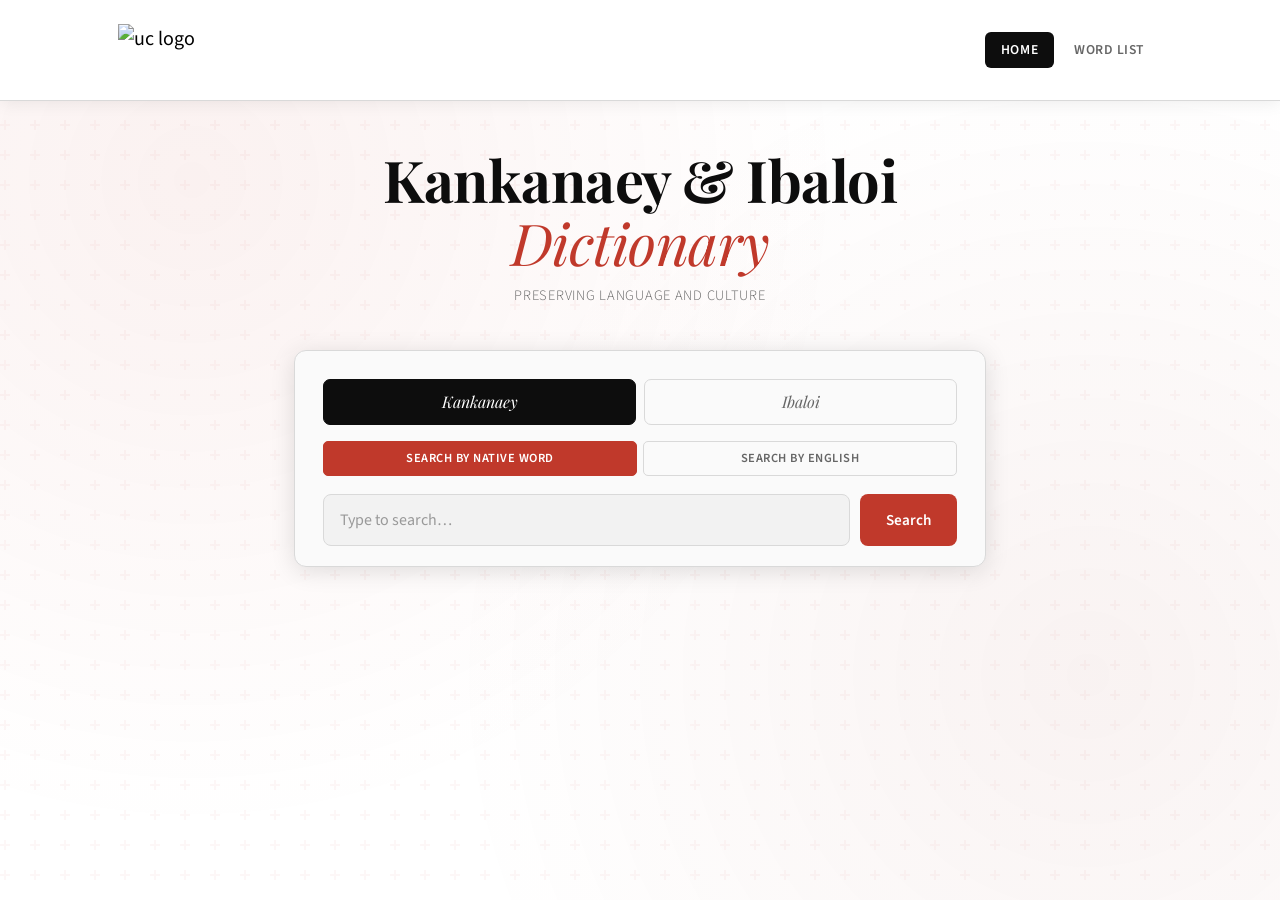
==== commit cd32db63: "Debug" ====
--- a/index.html
+++ b/index.html
@@ -25,8 +25,9 @@
       <ul class="navbar-nav ms-auto" id="navLinks">
         <li class="nav-item"><a href="#" class="nav-link active" data-page="home" onclick="showPage('home');return false;">Home</a></li>
         <li class="nav-item"><a href="#" class="nav-link" data-page="words" onclick="showPage('words');return false;">Word List</a></li>
-        <li class="nav-item"><a href="#" class="nav-link" data-page="library" onclick="showPage('library');return false;">&#128218; Library</a></li>
+    <!--<li class="nav-item"><a href="#" class="nav-link" data-page="library" onclick="showPage('library');return false;">&#128218; Library</a></li>
         <li class="nav-item"><a href="#" class="nav-link nav-link--premium" data-page="premium" onclick="showPage('premium');return false;">&#9733; Premium</a></li>
+        -->
       </ul>
     </div>
   </div>
@@ -100,7 +101,7 @@
 <div id="page-library" class="page">
   <div class="container">
     <header class="site-header">
-      <h1>My <em>Library</em></h1>
+      <h1>My <span style="color: #c0392b;">Library</span></h1>
       <p class="subtitle">Your word history &amp; saved words</p>
     </header>
 
@@ -150,10 +151,6 @@
       <p class="subtitle">One-time unlock &middot; No subscription</p>
     </header>
 
-    <div class="offline-ready-banner hidden" id="offlineReadyBanner">
-      <span>&#128266;</span> Offline dictionary cached &mdash; you can now use the dictionary without internet!
-    </div>
-
     <div class="premium-status hidden" id="premiumStatus">
       <span class="premium-status-icon">&#10003;</span>
       <span>Premium unlocked &mdash; thank you for your support!</span>
@@ -185,10 +182,7 @@
           <span class="pf-icon pf-star">&#9733;</span>
           <span><strong>Saved words</strong> &mdash; build your personal vocabulary list</span>
         </li>
-        <li class="pricing-feature premium">
-          <span class="pf-icon pf-star">&#9733;</span>
-          <span><strong>Offline dictionary</strong> &mdash; use without internet</span>
-        </li>
+
       </ul>
       <a href="https://forms.google.com/REPLACE_WITH_YOUR_FORM_ID" target="_blank" rel="noopener" class="btn-pay">
         Pay &#8369;99 &rarr; Get Code
@@ -229,11 +223,6 @@
   </div>
 </div>
 
-<!-- Offline toast -->
-<div id="offlineToast" class="offline-toast hidden">
-  <span>&#128266;</span> You are offline &mdash; using cached dictionary
-</div>
-
 <script src="https://cdn.jsdelivr.net/npm/bootstrap@5.3.3/dist/js/bootstrap.bundle.min.js"></script>
 <script src="script.js"></script>
 </body>
--- a/styles.css
+++ b/styles.css
@@ -1147,45 +1147,4 @@
 }
 .lib-item-remove:hover { background: #c0392b; color: #fff; border-color: #c0392b; }
 
-/* ══════════════════════════════════════════════════
-   OFFLINE TOAST
-   ══════════════════════════════════════════════════ */
-.offline-toast {
-  position: fixed;
-  bottom: 20px;
-  left: 50%;
-  transform: translateX(-50%);
-  background: var(--ink);
-  color: var(--paper);
-  padding: 10px 22px;
-  border-radius: 50px;
-  font-size: 0.85rem;
-  font-weight: 600;
-  z-index: 9999;
-  box-shadow: 0 4px 20px rgba(0,0,0,0.25);
-  white-space: nowrap;
-  animation: toast-in 0.3s ease;
-}
-.offline-toast.hidden { display: none; }
-@keyframes toast-in {
-  from { opacity: 0; transform: translateX(-50%) translateY(12px); }
-  to   { opacity: 1; transform: translateX(-50%) translateY(0); }
-}
-
-/* ══════════════════════════════════════════════════
-   OFFLINE READY BANNER (shown after premium cache)
-   ══════════════════════════════════════════════════ */
-.offline-ready-banner {
-  display: flex;
-  align-items: center;
-  gap: 10px;
-  background: #e3f2fd;
-  border: 1.5px solid #90caf9;
-  border-radius: 10px;
-  padding: 12px 18px;
-  margin-bottom: 20px;
-  font-size: 0.88rem;
-  color: #1565c0;
-  font-weight: 500;
-}
-.offline-ready-banner.hidden { display: none; }
+
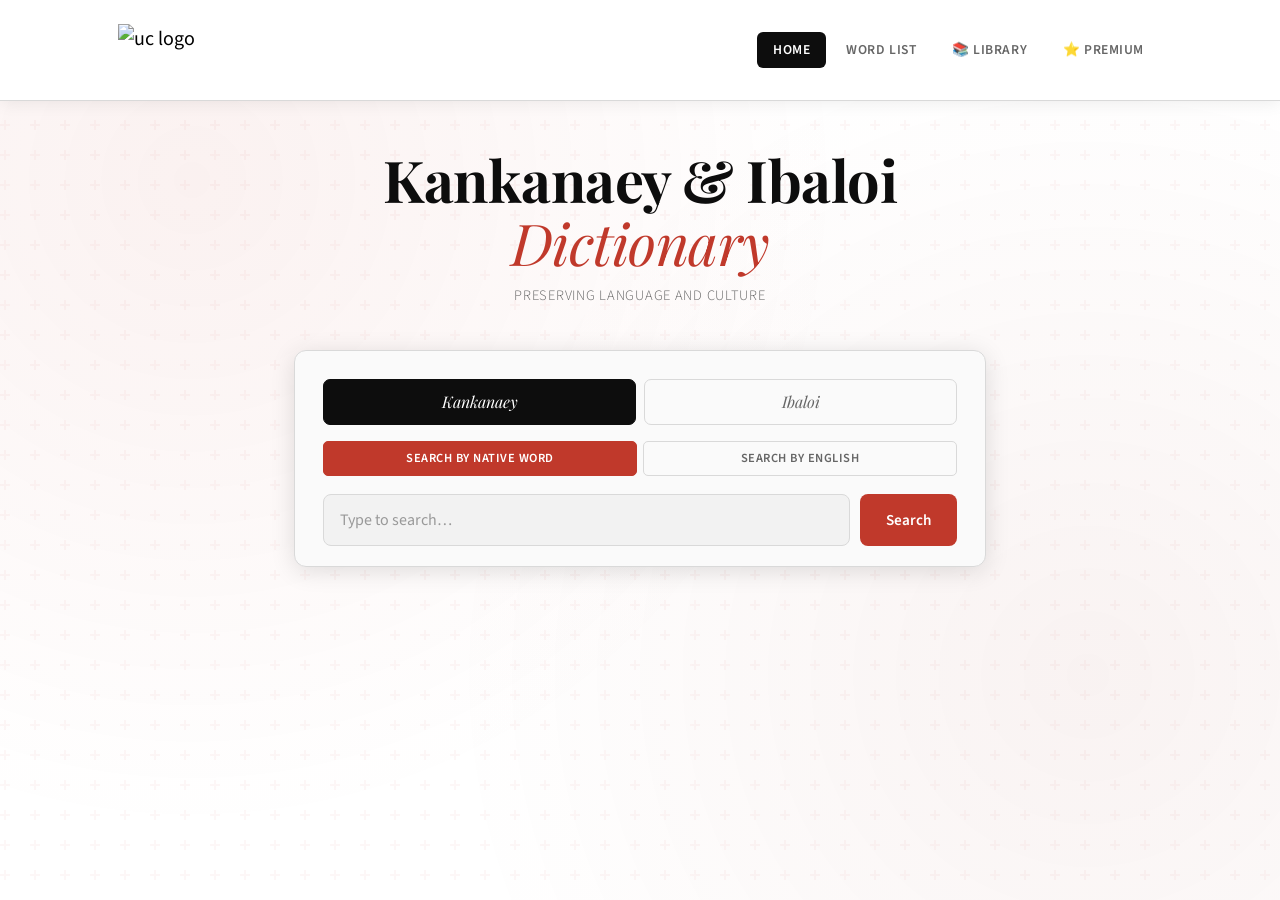
==== commit 251144ed: "Add new premium features" ====
--- a/index.html
+++ b/index.html
@@ -25,9 +25,8 @@
       <ul class="navbar-nav ms-auto" id="navLinks">
         <li class="nav-item"><a href="#" class="nav-link active" data-page="home" onclick="showPage('home');return false;">Home</a></li>
         <li class="nav-item"><a href="#" class="nav-link" data-page="words" onclick="showPage('words');return false;">Word List</a></li>
-    <!--<li class="nav-item"><a href="#" class="nav-link" data-page="library" onclick="showPage('library');return false;">&#128218; Library</a></li>
+        <li class="nav-item"><a href="#" class="nav-link" data-page="library" onclick="showPage('library');return false;">&#128218; Library</a></li>
         <li class="nav-item"><a href="#" class="nav-link nav-link--premium" data-page="premium" onclick="showPage('premium');return false;">&#9733; Premium</a></li>
-        -->
       </ul>
     </div>
   </div>
--- a/styles.css
+++ b/styles.css
@@ -94,6 +94,16 @@
   background: rgba(255,255,255,0.98);
 }
 @media (max-width: 991px) {
+  .cd-navbar .navbar-collapse {
+    position: absolute;
+    top: 100%;
+    left: 0;
+    right: 0;
+    border-top: 1px solid var(--border);
+    border-bottom: 1px solid var(--border);
+    box-shadow: 0 6px 20px rgba(0,0,0,0.1);
+    z-index: 99;
+  }
   .cd-navbar .navbar-nav {
     padding: 10px 0 14px;
     gap: 4px;
